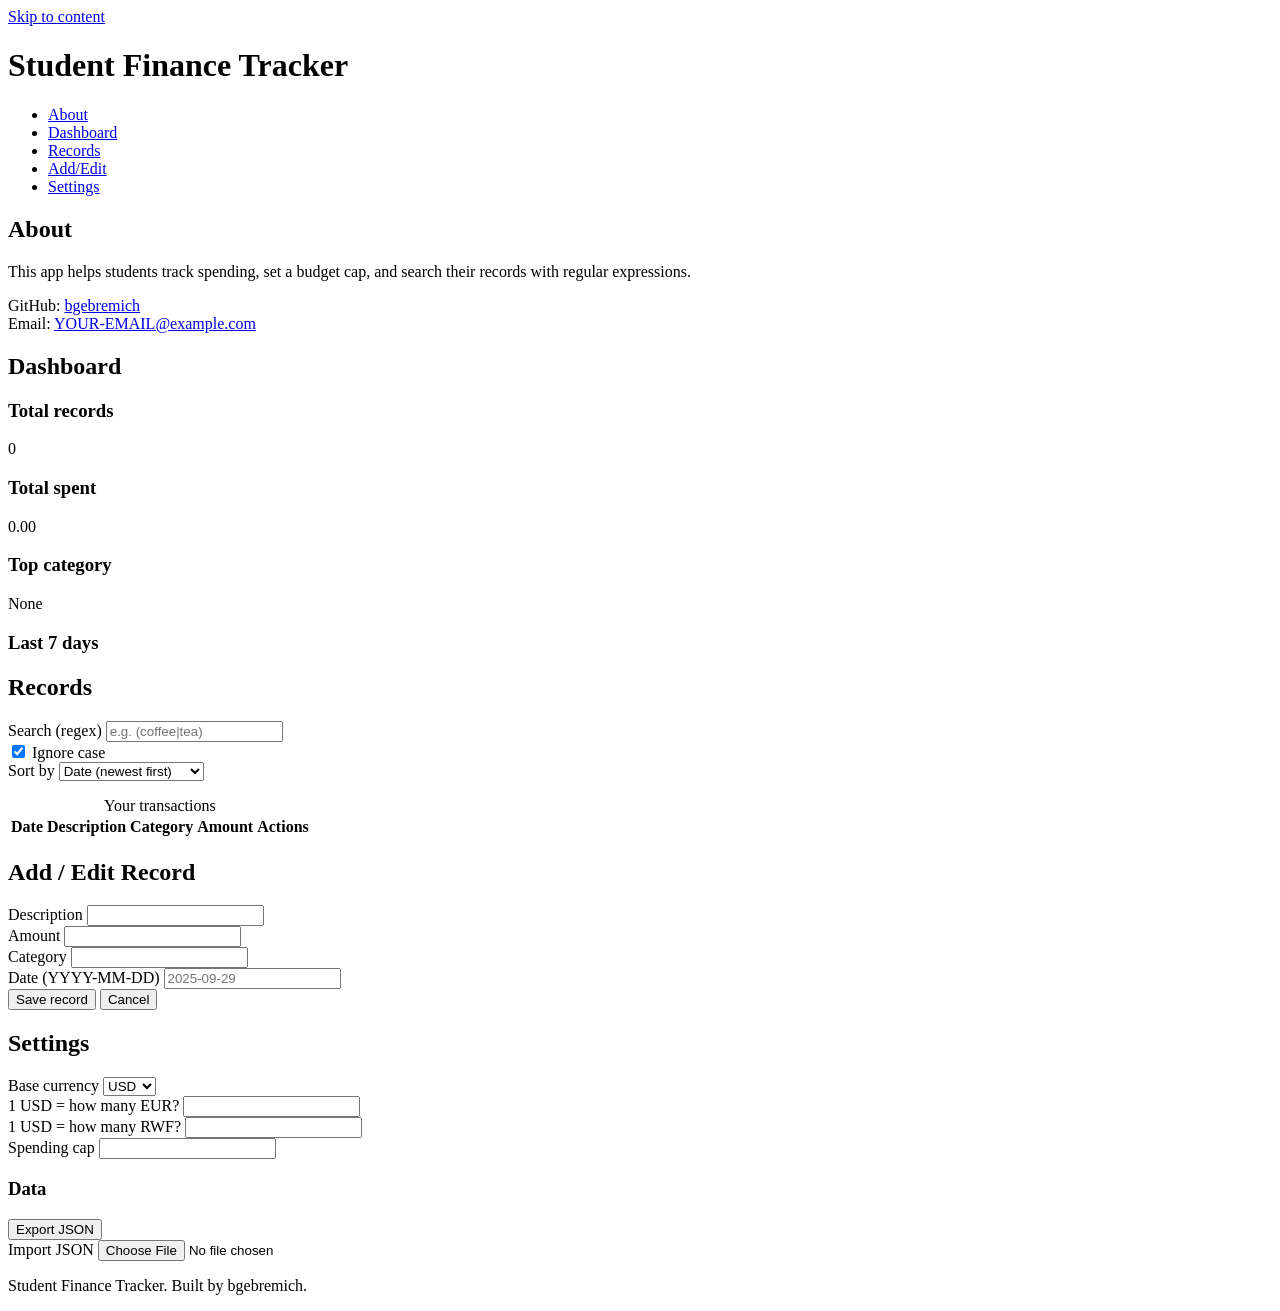
==== index.html @ bb874ca7 "M2: semantic HTML structure with all sections" ====
<!DOCTYPE html>
<html lang="en">
<head>
    <meta charset="UTF-8">
    <meta name="viewport" content="width=device-width, initial-scale=1.0">
    <title>Student Finance Tracker</title>
    <link rel="stylesheet" href="styles/main.css">
</head>
<body>
    <a href="#main" class="skip-link">Skip to content</a>

    <header>
        <h1>Student Finance Tracker</h1>
        <nav aria-label="Main navigation">
            <ul>
                <li><a href="#about">About</a></li>
                <li><a href="#dashboard">Dashboard</a></li>
                <li><a href="#records">Records</a></li>
                <li><a href="#form">Add/Edit</a></li>
                <li><a href="#settings">Settings</a></li>
            </ul>
        </nav>
    </header>

    <main id="main">

        <section id="about" aria-labelledby="about-title">
            <h2 id="about-title">About</h2>
            <p>This app helps students track spending, set a budget cap, and search their records with regular expressions.</p>
            <p>
                GitHub: <a href="https://github.com/bgebremich">bgebremich</a><br>
                Email: <a href="mailto:YOUR-EMAIL@example.com">YOUR-EMAIL@example.com</a>
            </p>
        </section>

        <section id="dashboard" aria-labelledby="dashboard-title">
            <h2 id="dashboard-title">Dashboard</h2>
            <div class="stats">
                <div class="stat-card">
                    <h3>Total records</h3>
                    <p id="stat-count">0</p>
                </div>
                <div class="stat-card">
                    <h3>Total spent</h3>
                    <p id="stat-sum">0.00</p>
                </div>
                <div class="stat-card">
                    <h3>Top category</h3>
                    <p id="stat-top">None</p>
                </div>
            </div>
            <h3>Last 7 days</h3>
            <div id="trend" class="trend" role="img" aria-label="Spending over the last 7 days"></div>
            <p id="cap-message" aria-live="polite"></p>
        </section>

        <section id="records" aria-labelledby="records-title">
            <h2 id="records-title">Records</h2>

            <div class="controls">
                <div>
                    <label for="search-input">Search (regex)</label>
                    <input type="text" id="search-input" name="search" placeholder="e.g. (coffee|tea)">
                </div>
                <div>
                    <input type="checkbox" id="case-toggle" name="case" checked>
                    <label for="case-toggle">Ignore case</label>
                </div>
                <div>
                    <label for="sort-select">Sort by</label>
                    <select id="sort-select" name="sort">
                        <option value="date-desc">Date (newest first)</option>
                        <option value="date-asc">Date (oldest first)</option>
                        <option value="desc-asc">Description (A to Z)</option>
                        <option value="desc-desc">Description (Z to A)</option>
                        <option value="amount-asc">Amount (low to high)</option>
                        <option value="amount-desc">Amount (high to low)</option>
                    </select>
                </div>
            </div>
            <p id="search-status" role="status"></p>

            <table>
                <caption>Your transactions</caption>
                <thead>
                    <tr>
                        <th scope="col">Date</th>
                        <th scope="col">Description</th>
                        <th scope="col">Category</th>
                        <th scope="col">Amount</th>
                        <th scope="col">Actions</th>
                    </tr>
                </thead>
                <tbody id="records-body"></tbody>
            </table>
        </section>

        <section id="form" aria-labelledby="form-title">
            <h2 id="form-title">Add / Edit Record</h2>
            <form id="record-form" novalidate>
                <input type="hidden" id="record-id" name="id">

                <div class="field">
                    <label for="description">Description</label>
                    <input type="text" id="description" name="description" required>
                    <span class="error" id="description-error"></span>
                </div>

                <div class="field">
                    <label for="amount">Amount</label>
                    <input type="text" id="amount" name="amount" inputmode="decimal" required>
                    <span class="error" id="amount-error"></span>
                </div>

                <div class="field">
                    <label for="category">Category</label>
                    <input type="text" id="category" name="category" list="category-list" required>
                    <datalist id="category-list">
                        <option value="Food">
                        <option value="Books">
                        <option value="Transport">
                        <option value="Entertainment">
                        <option value="Fees">
                        <option value="Other">
                    </datalist>
                    <span class="error" id="category-error"></span>
                </div>

                <div class="field">
                    <label for="date">Date (YYYY-MM-DD)</label>
                    <input type="text" id="date" name="date" placeholder="2025-09-29" required>
                    <span class="error" id="date-error"></span>
                </div>

                <button type="submit" id="save-btn">Save record</button>
                <button type="button" id="cancel-btn">Cancel</button>
                <p id="form-status" role="status"></p>
            </form>
        </section>

        <section id="settings" aria-labelledby="settings-title">
            <h2 id="settings-title">Settings</h2>

            <div class="field">
                <label for="base-currency">Base currency</label>
                <select id="base-currency" name="baseCurrency">
                    <option value="USD">USD</option>
                    <option value="EUR">EUR</option>
                    <option value="RWF">RWF</option>
                </select>
            </div>

            <div class="field">
                <label for="rate-eur">1 USD = how many EUR?</label>
                <input type="text" id="rate-eur" name="rateEur" inputmode="decimal">
            </div>

            <div class="field">
                <label for="rate-rwf">1 USD = how many RWF?</label>
                <input type="text" id="rate-rwf" name="rateRwf" inputmode="decimal">
            </div>

            <div class="field">
                <label for="cap-input">Spending cap</label>
                <input type="text" id="cap-input" name="cap" inputmode="decimal">
                <span class="error" id="cap-error"></span>
            </div>

            <h3>Data</h3>
            <button type="button" id="export-btn">Export JSON</button>
            <div class="field">
                <label for="import-file">Import JSON</label>
                <input type="file" id="import-file" name="importFile" accept=".json">
            </div>
            <p id="data-status" role="status"></p>
        </section>

    </main>

    <footer>
        <p>Student Finance Tracker. Built by bgebremich.</p>
    </footer>

    <script type="module" src="scripts/main.js"></script>
</body>
</html>
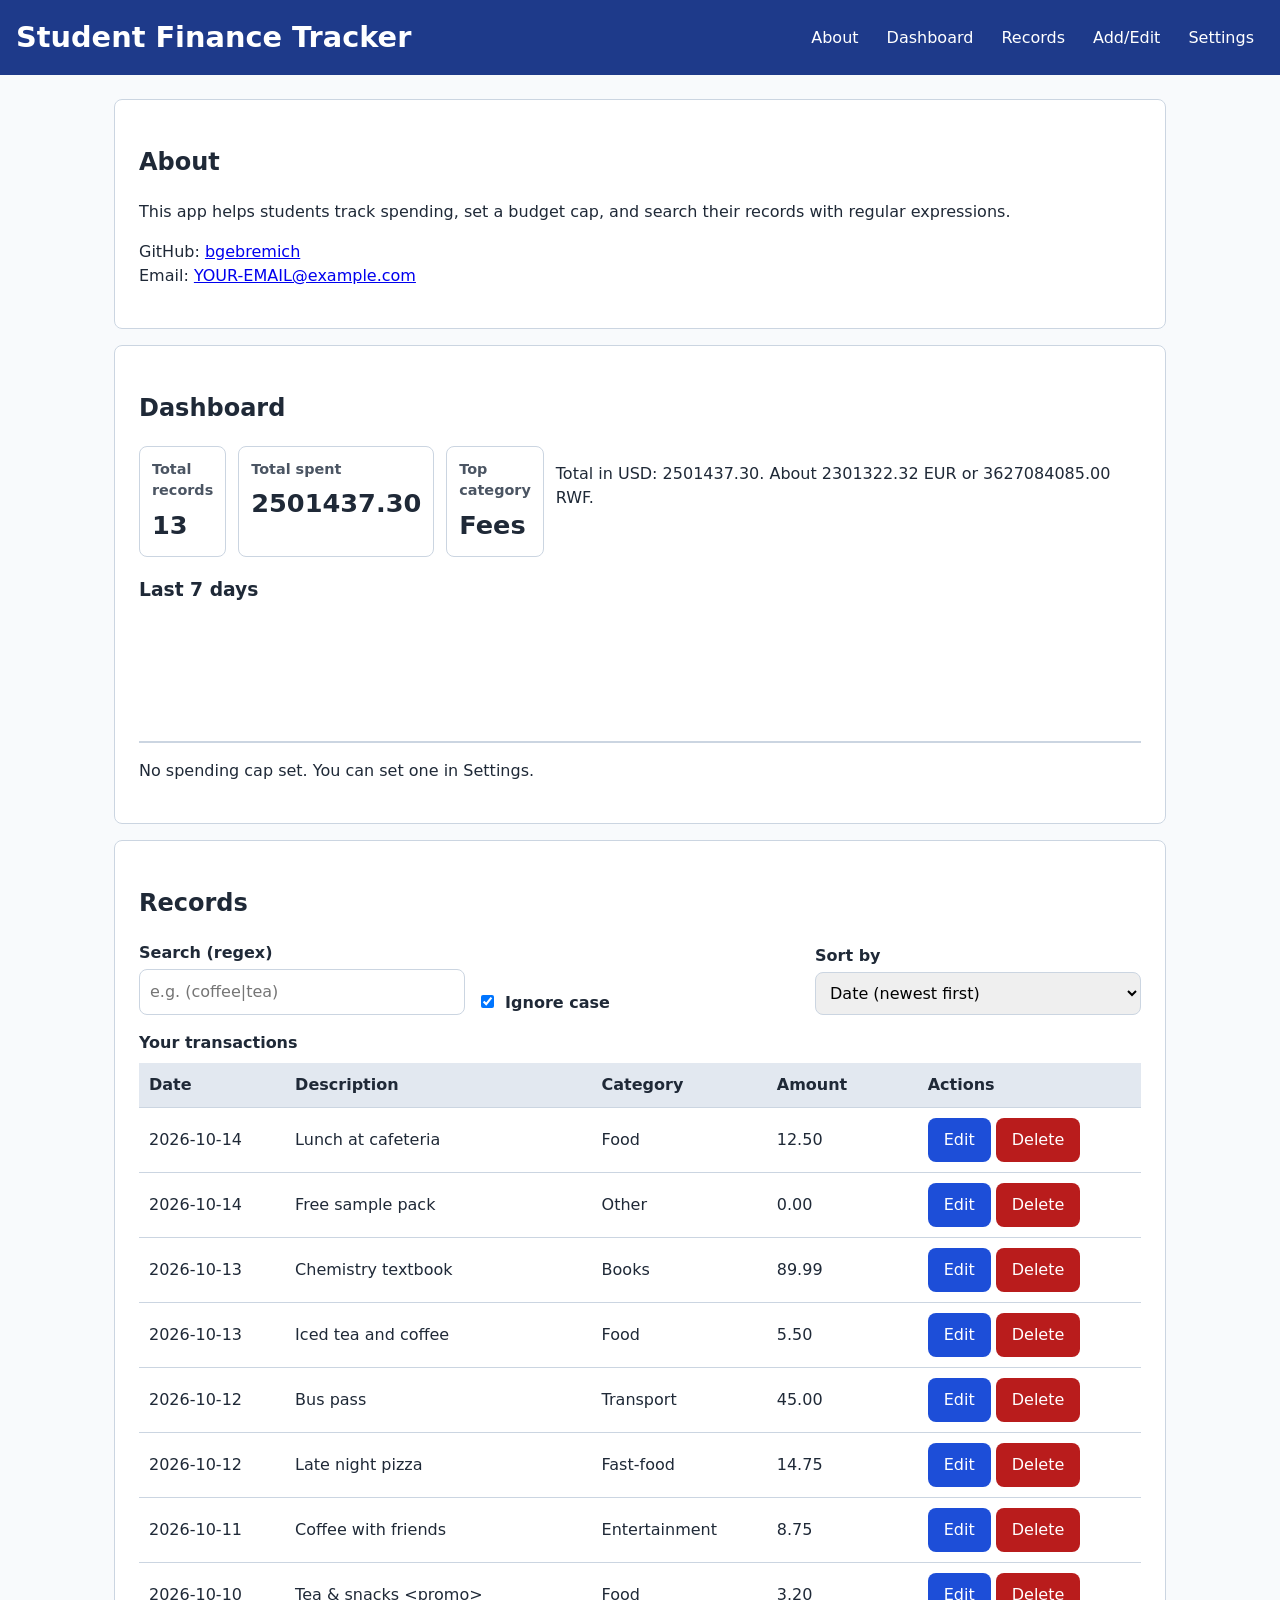
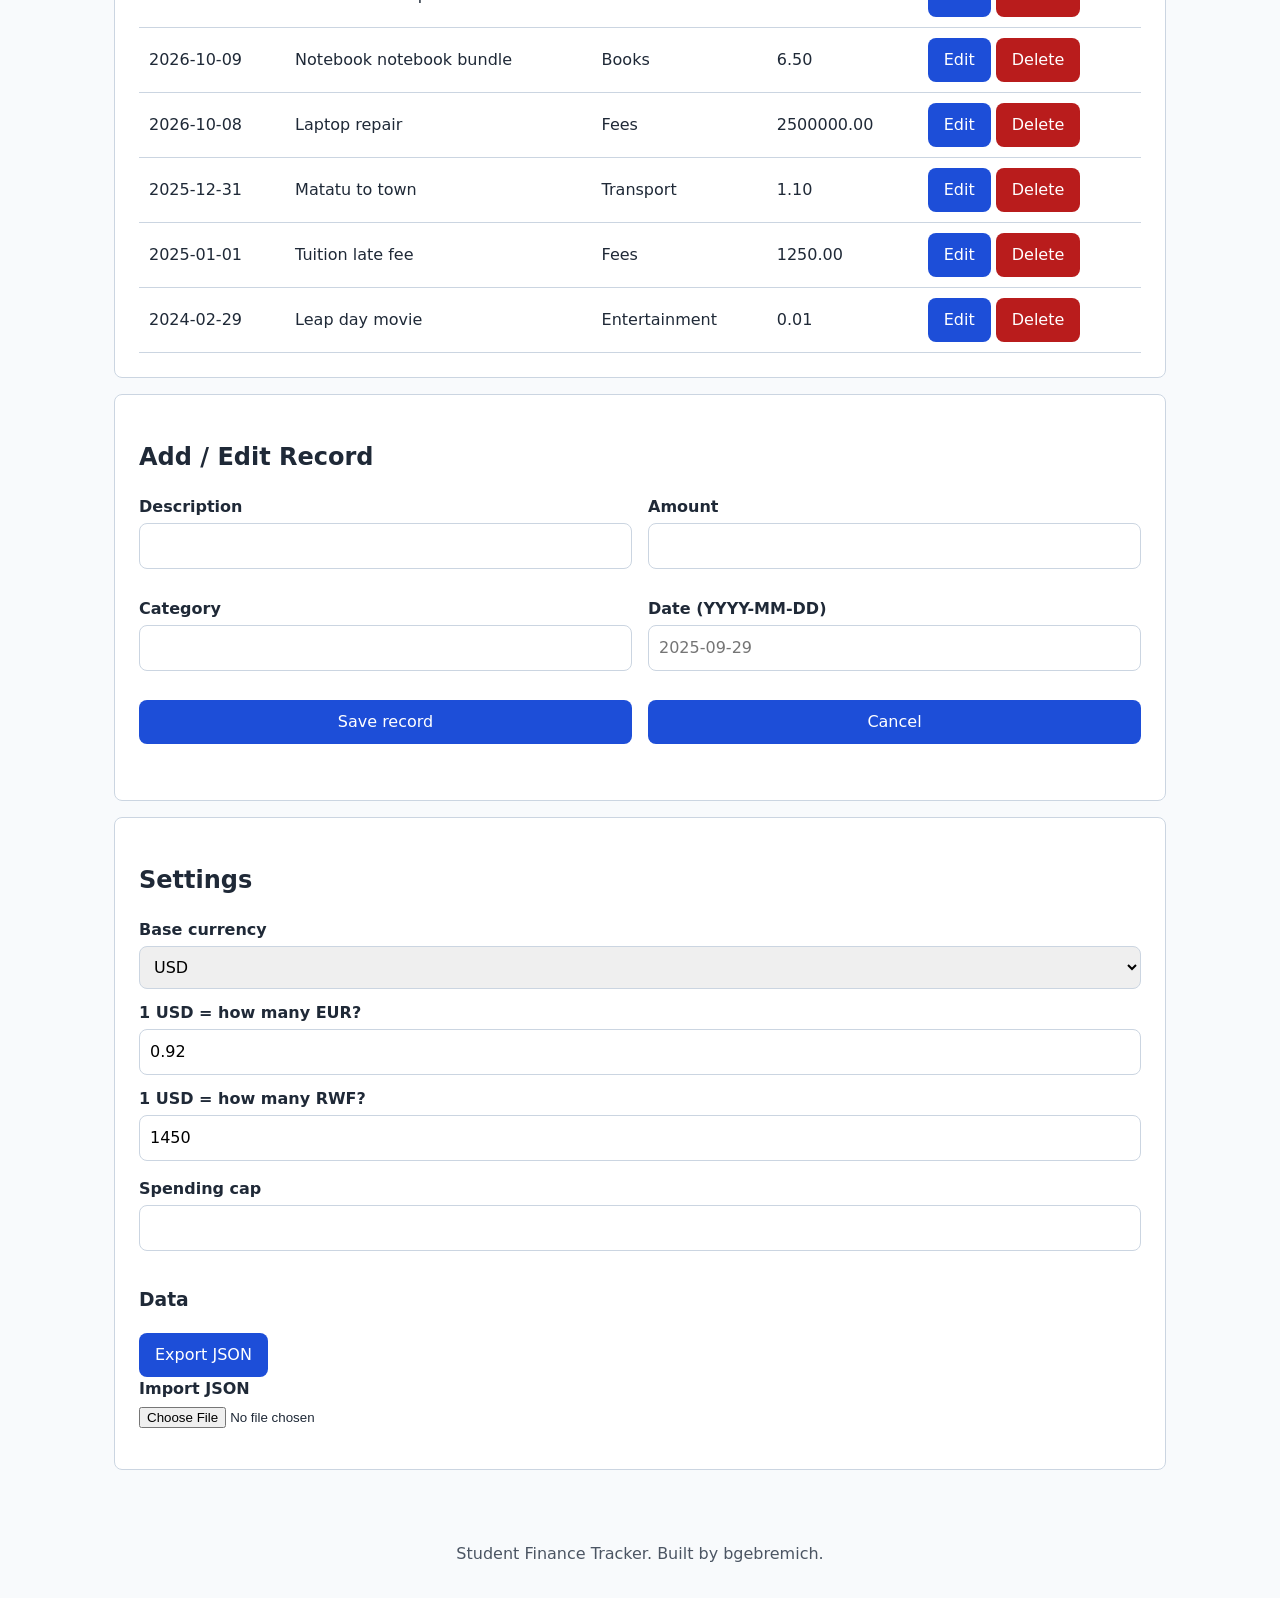
==== commit adfe7f79: "M6: JSON import/export with validation, currency settings" ====
--- a/index.html
+++ b/index.html
@@ -48,6 +48,7 @@
                     <h3>Top category</h3>
                     <p id="stat-top">None</p>
                 </div>
+                <p id="stat-converted"></p>
             </div>
             <h3>Last 7 days</h3>
             <div id="trend" class="trend" role="img" aria-label="Spending over the last 7 days"></div>
@@ -159,6 +160,7 @@
                 <label for="rate-rwf">1 USD = how many RWF?</label>
                 <input type="text" id="rate-rwf" name="rateRwf" inputmode="decimal">
             </div>
+            <p id="currency-status" role="status"></p>
 
             <div class="field">
                 <label for="cap-input">Spending cap</label>
--- a/styles/main.css
+++ b/styles/main.css
@@ -0,0 +1,166 @@
+:root {
+    --bg: #f8fafc;
+    --card: #ffffff;
+    --text: #1f2937;
+    --muted: #4b5563;
+    --primary: #1d4ed8;
+    --primary-dark: #1e3a8a;
+    --danger: #b91c1c;
+    --border: #cbd5e1;
+    --radius: 8px;
+}
+
+* { box-sizing: border-box; }
+
+body {
+    margin: 0;
+    font-family: system-ui, -apple-system, "Segoe UI", sans-serif;
+    line-height: 1.5;
+    color: var(--text);
+    background: var(--bg);
+}
+
+:focus-visible {
+    outline: 3px solid #f59e0b;
+    outline-offset: 2px;
+}
+
+.skip-link {
+    position: absolute;
+    left: 8px;
+    top: -60px;
+    background: var(--primary-dark);
+    color: #fff;
+    padding: 8px 12px;
+    border-radius: var(--radius);
+    z-index: 10;
+}
+.skip-link:focus { top: 8px; }
+header {
+    background: var(--primary-dark);
+    color: #fff;
+    padding: 16px;
+}
+header h1 { margin: 0 0 8px; font-size: 1.4rem; }
+
+nav ul {
+    list-style: none;
+    margin: 0;
+    padding: 0;
+    display: flex;
+    flex-wrap: wrap;
+    gap: 8px;
+}
+nav a {
+    display: inline-block;
+    color: #fff;
+    text-decoration: none;
+    padding: 6px 10px;
+    border-radius: var(--radius);
+    transition: background 0.2s ease;
+}
+nav a:hover { background: rgba(255, 255, 255, 0.2); }
+
+main { padding: 16px; max-width: 1100px; margin: 0 auto; }
+
+main section {
+    background: var(--card);
+    border: 1px solid var(--border);
+    border-radius: var(--radius);
+    padding: 16px;
+    margin-bottom: 16px;
+    animation: fadeUp 0.4s ease both;
+}
+
+.stats { display: flex; flex-direction: column; gap: 12px; }
+.stat-card {
+    border: 1px solid var(--border);
+    border-radius: var(--radius);
+    padding: 12px;
+}
+.stat-card h3 { margin: 0; font-size: 0.9rem; color: var(--muted); }
+.stat-card p { margin: 4px 0 0; font-size: 1.6rem; font-weight: 700; }
+
+.trend {
+    display: flex;
+    align-items: flex-end;
+    gap: 6px;
+    height: 120px;
+    padding: 8px;
+    border-bottom: 2px solid var(--border);
+}
+.trend .bar {
+    flex: 1;
+    background: var(--primary);
+    border-radius: 4px 4px 0 0;
+    transition: height 0.4s ease;
+}
+
+footer { text-align: center; padding: 16px; color: var(--muted); }
+
+@keyframes fadeUp {
+    from { opacity: 0; transform: translateY(8px); }
+    to   { opacity: 1; transform: none; }
+}
+label { display: block; font-weight: 600; margin-bottom: 4px; }
+
+input[type="text"], select {
+    width: 100%;
+    padding: 10px;
+    border: 1px solid var(--border);
+    border-radius: var(--radius);
+    font: inherit;
+}
+input[type="checkbox"] { margin-right: 6px; }
+label[for="case-toggle"] { display: inline; }
+
+.field { margin-bottom: 12px; }
+.controls { display: flex; flex-direction: column; gap: 12px; margin-bottom: 12px; }
+
+.error { display: block; min-height: 1.2em; color: var(--danger); font-size: 0.875rem; }
+input.invalid { border-color: var(--danger); }
+
+button {
+    font: inherit;
+    padding: 10px 16px;
+    border: 0;
+    border-radius: var(--radius);
+    background: var(--primary);
+    color: #fff;
+    cursor: pointer;
+    transition: background 0.2s ease, transform 0.1s ease;
+}
+button:hover { background: var(--primary-dark); }
+button:active { transform: scale(0.97); }
+button.danger { background: var(--danger); }
+
+table { width: 100%; border-collapse: collapse; display: block; overflow-x: auto; }
+caption { text-align: left; font-weight: 700; padding-bottom: 8px; }
+th, td { padding: 10px; text-align: left; border-bottom: 1px solid var(--border); white-space: nowrap; }
+th { background: #e2e8f0; }
+
+mark { background: #fde68a; color: #1f2937; padding: 0 2px; border-radius: 2px; }
+
+#cap-message.over { color: var(--danger); font-weight: 700; }
+#cap-message.under { color: #166534; }
+@media (min-width: 768px) {
+    header { display: flex; justify-content: space-between; align-items: center; }
+    header h1 { margin: 0; }
+    .stats { flex-direction: row; }
+    .stat-card { flex: 1; }
+    .controls { flex-direction: row; align-items: flex-end; flex-wrap: wrap; }
+    .controls > div { flex: 1; min-width: 200px; }
+    table { display: table; }
+}
+
+@media (min-width: 1024px) {
+    main { padding: 24px; }
+    main section { padding: 24px; }
+    #form form { display: grid; grid-template-columns: 1fr 1fr; gap: 0 16px; }
+    #form .field:nth-of-type(n) { margin-bottom: 12px; }
+    header h1 { font-size: 1.8rem; }
+}
+
+@media (prefers-reduced-motion: reduce) {
+    * { animation: none !important; transition: none !important; }
+}
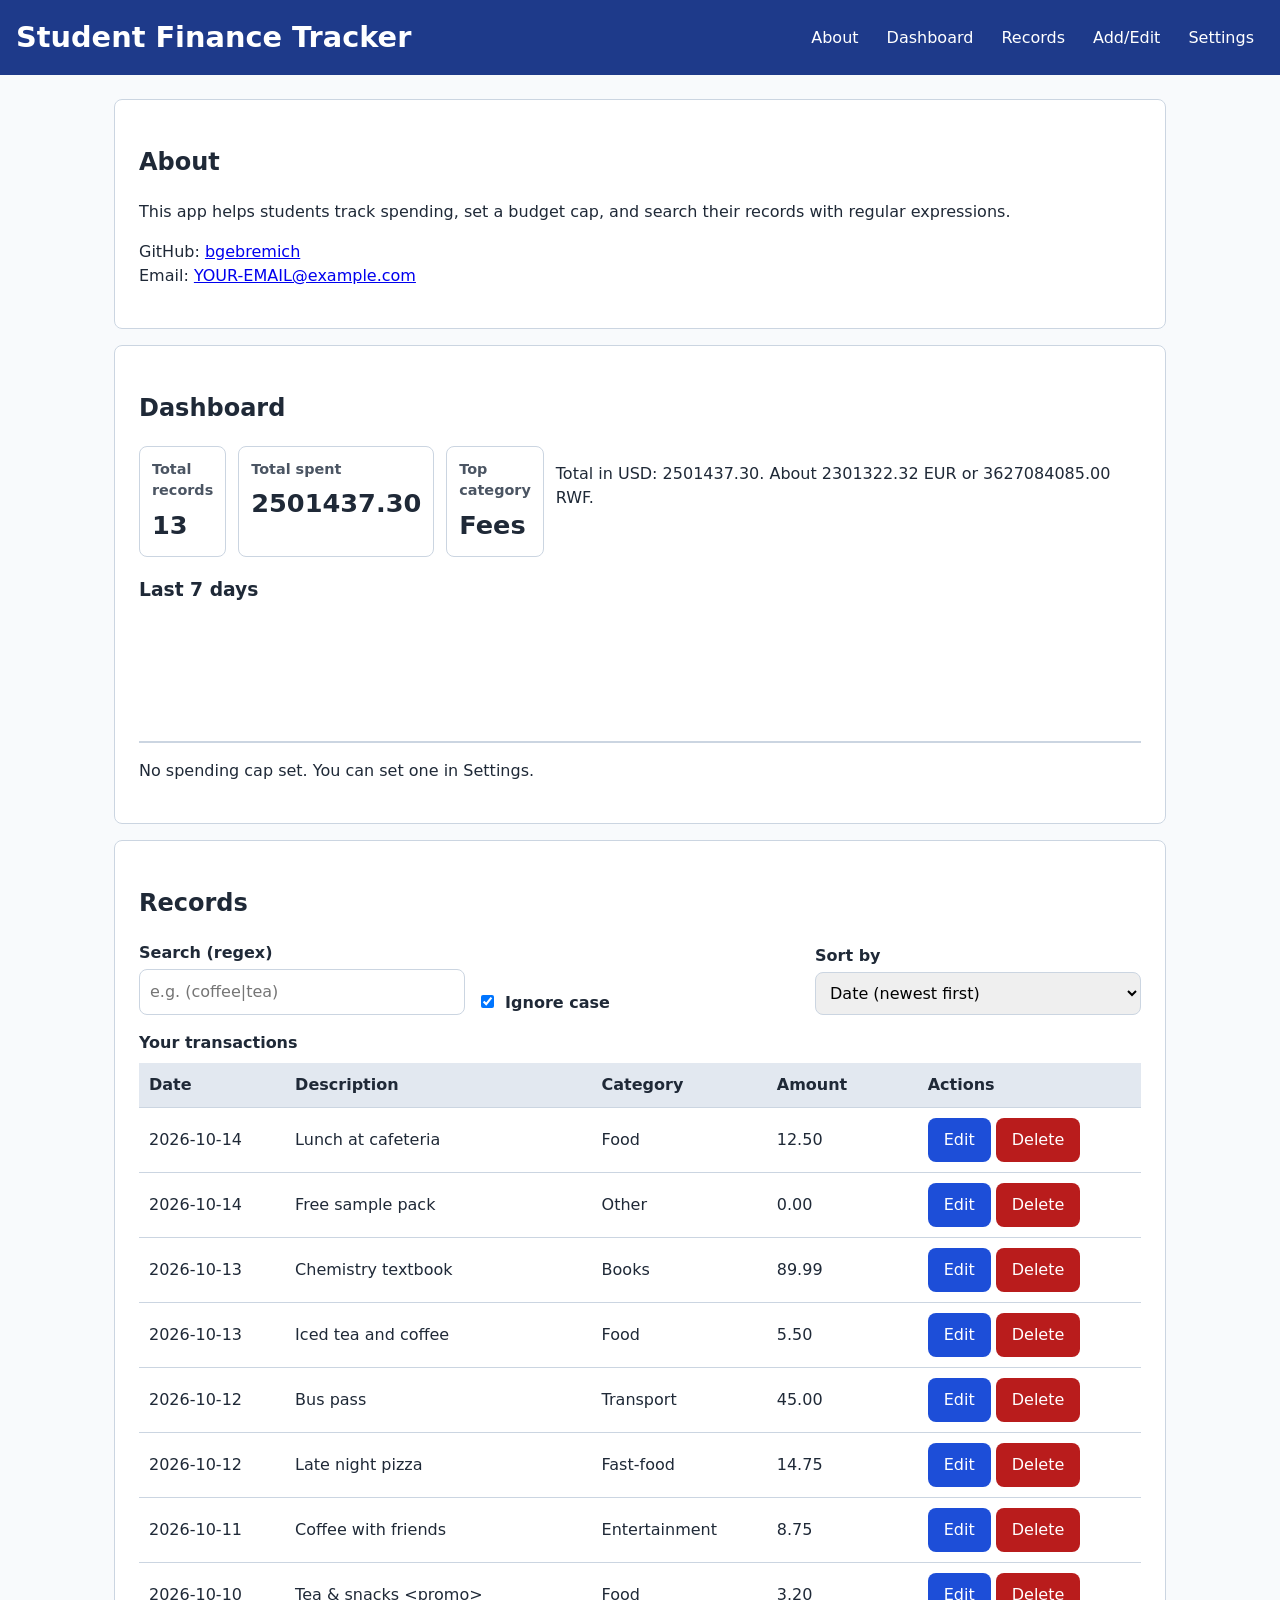
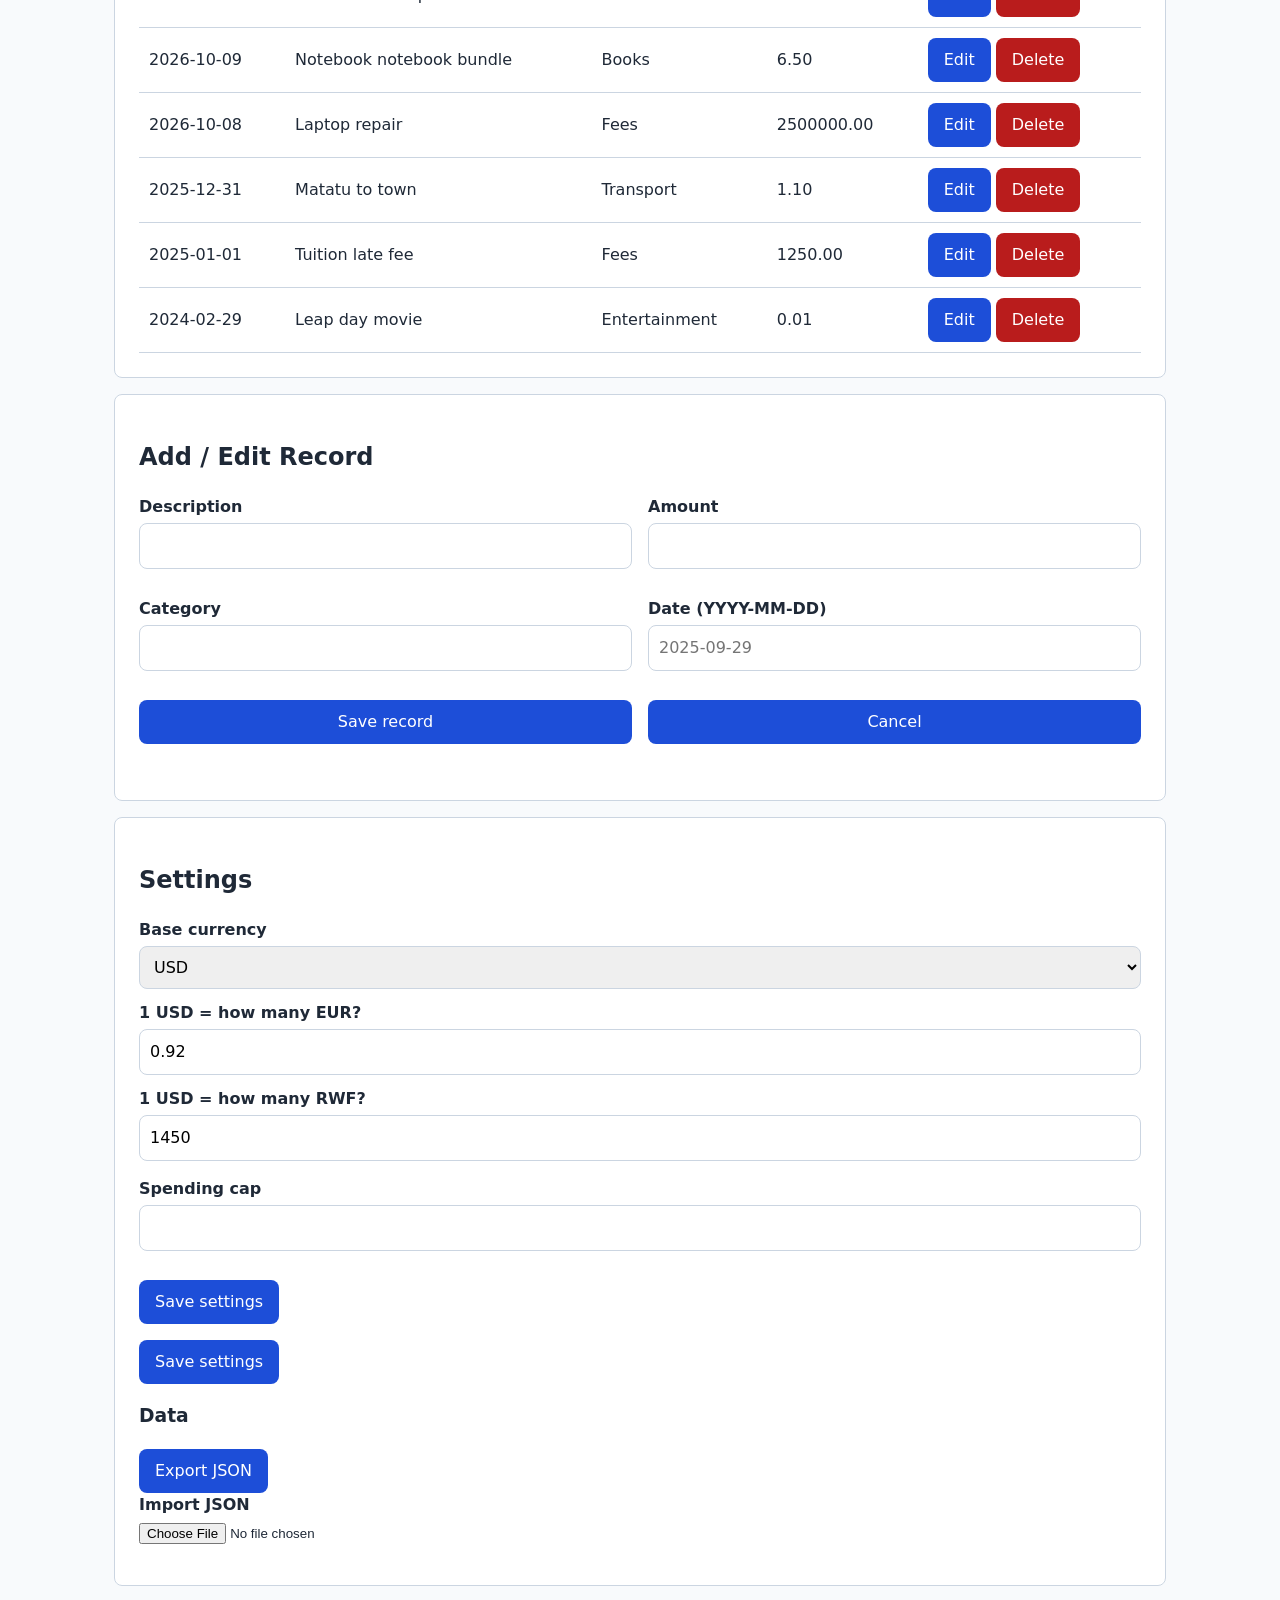
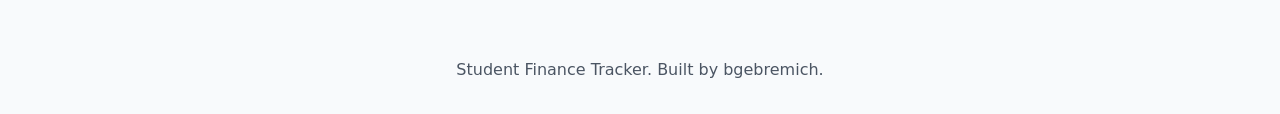
==== commit af2030c2: "M7: save settings button and over-cap rows" ====
--- a/index.html
+++ b/index.html
@@ -168,6 +168,11 @@
                 <span class="error" id="cap-error"></span>
             </div>
 
+            <button type="button" id="save-settings-btn">Save settings</button>
+            <p id="settings-status" role="status"></p>
+
+            <button type="button" id="save-settings-btn">Save settings</button>
+            <p id="settings-status" role="status"></p>
             <h3>Data</h3>
             <button type="button" id="export-btn">Export JSON</button>
             <div class="field">
--- a/styles/main.css
+++ b/styles/main.css
@@ -163,4 +163,15 @@
 
 @media (prefers-reduced-motion: reduce) {
     * { animation: none !important; transition: none !important; }
+}
+
+tr.over-cap td {background: #fee2e2; }
+
+.badge {
+    background: var(--danger);
+    color: #fff;
+    font-size: 0.75rem;
+    padding: 2px 6px;
+    border-radius: 4px;
+    margin-left: 6px;
 }
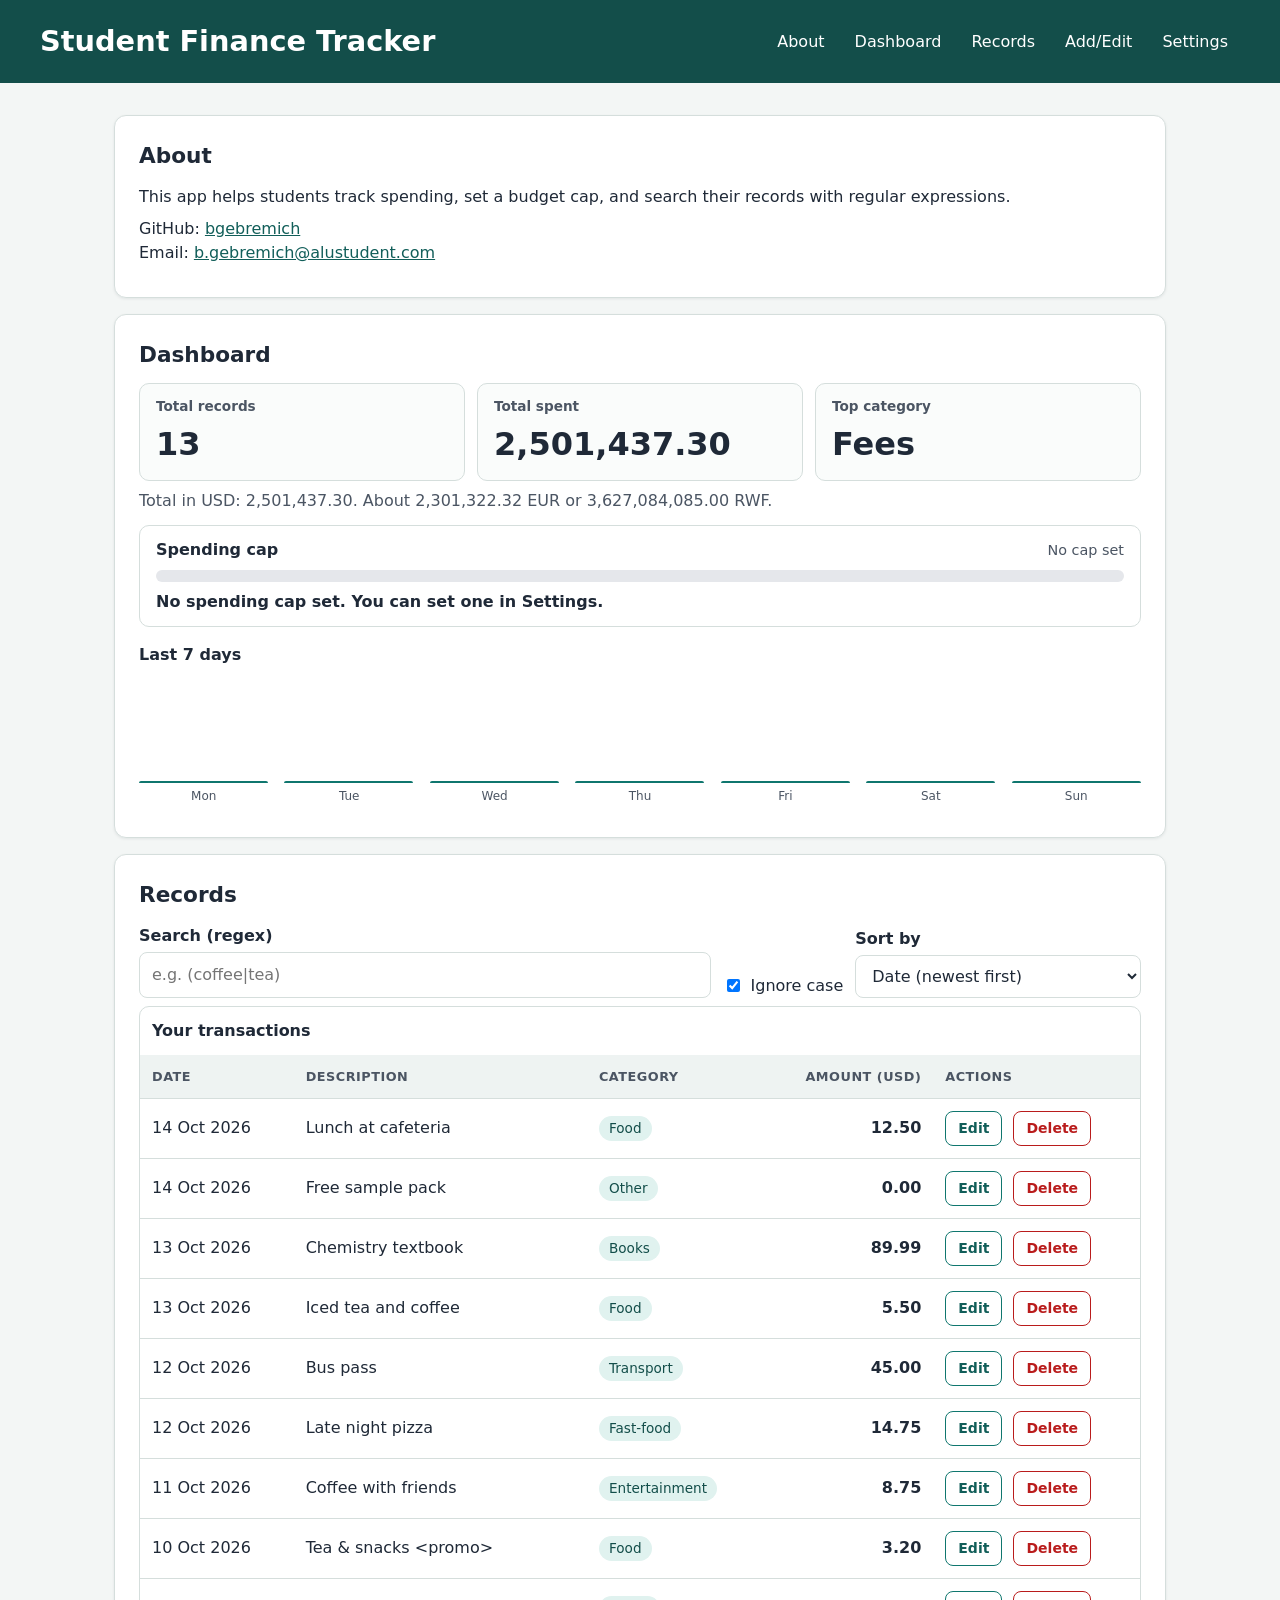
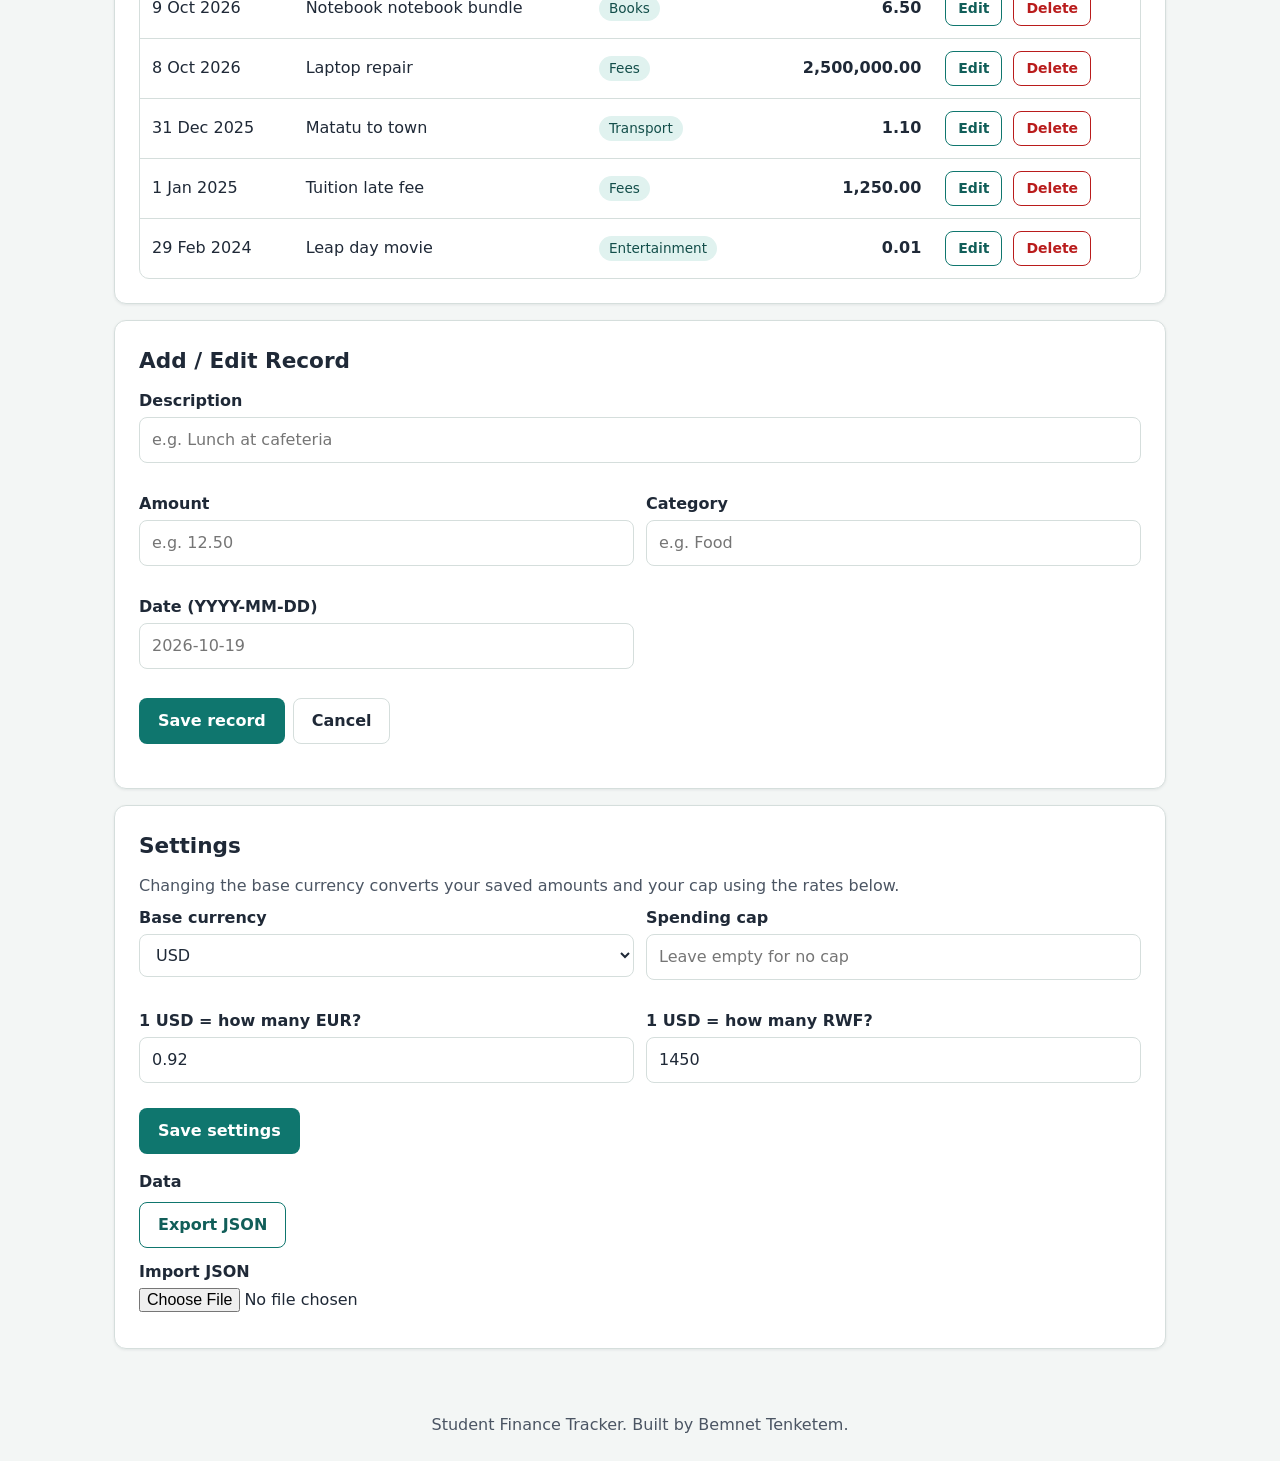
==== commit 1b3cd3ce: "M7: UI polish, cap progress bar, currency conversion, single save settings button" ====
--- a/index.html
+++ b/index.html
@@ -29,12 +29,13 @@
             <p>This app helps students track spending, set a budget cap, and search their records with regular expressions.</p>
             <p>
                 GitHub: <a href="https://github.com/bgebremich">bgebremich</a><br>
-                Email: <a href="mailto:YOUR-EMAIL@example.com">YOUR-EMAIL@example.com</a>
+                Email: <a href="mailto:b.gebremich@alustudent.com">b.gebremich@alustudent.com</a>
             </p>
         </section>
 
         <section id="dashboard" aria-labelledby="dashboard-title">
             <h2 id="dashboard-title">Dashboard</h2>
+
             <div class="stats">
                 <div class="stat-card">
                     <h3>Total records</h3>
@@ -48,11 +49,23 @@
                     <h3>Top category</h3>
                     <p id="stat-top">None</p>
                 </div>
-                <p id="stat-converted"></p>
-            </div>
+            </div>
+            <p id="stat-converted" class="muted"></p>
+
+            <div class="budget">
+                <div class="budget-head">
+                    <h3 id="budget-label">Spending cap</h3>
+                    <span id="budget-numbers">No cap set</span>
+                </div>
+                <div class="progress" id="budget-bar" role="progressbar" aria-labelledby="budget-label"
+                     aria-valuemin="0" aria-valuemax="100" aria-valuenow="0">
+                    <div class="progress-fill" id="budget-fill"></div>
+                </div>
+                <p id="cap-message" aria-live="polite"></p>
+            </div>
+
             <h3>Last 7 days</h3>
             <div id="trend" class="trend" role="img" aria-label="Spending over the last 7 days"></div>
-            <p id="cap-message" aria-live="polite"></p>
         </section>
 
         <section id="records" aria-labelledby="records-title">
@@ -63,7 +76,7 @@
                     <label for="search-input">Search (regex)</label>
                     <input type="text" id="search-input" name="search" placeholder="e.g. (coffee|tea)">
                 </div>
-                <div>
+                <div class="check">
                     <input type="checkbox" id="case-toggle" name="case" checked>
                     <label for="case-toggle">Ignore case</label>
                 </div>
@@ -81,19 +94,21 @@
             </div>
             <p id="search-status" role="status"></p>
 
-            <table>
-                <caption>Your transactions</caption>
-                <thead>
-                    <tr>
-                        <th scope="col">Date</th>
-                        <th scope="col">Description</th>
-                        <th scope="col">Category</th>
-                        <th scope="col">Amount</th>
-                        <th scope="col">Actions</th>
-                    </tr>
-                </thead>
-                <tbody id="records-body"></tbody>
-            </table>
+            <div class="table-wrap" tabindex="0" role="region" aria-label="Transactions table, scrolls sideways on small screens">
+                <table>
+                    <caption>Your transactions</caption>
+                    <thead>
+                        <tr>
+                            <th scope="col">Date</th>
+                            <th scope="col">Description</th>
+                            <th scope="col">Category</th>
+                            <th scope="col" class="num" id="amount-th">Amount</th>
+                            <th scope="col">Actions</th>
+                        </tr>
+                    </thead>
+                    <tbody id="records-body"></tbody>
+                </table>
+            </div>
         </section>
 
         <section id="form" aria-labelledby="form-title">
@@ -101,21 +116,21 @@
             <form id="record-form" novalidate>
                 <input type="hidden" id="record-id" name="id">
 
-                <div class="field">
+                <div class="field wide">
                     <label for="description">Description</label>
-                    <input type="text" id="description" name="description" required>
+                    <input type="text" id="description" name="description" placeholder="e.g. Lunch at cafeteria" required>
                     <span class="error" id="description-error"></span>
                 </div>
 
                 <div class="field">
                     <label for="amount">Amount</label>
-                    <input type="text" id="amount" name="amount" inputmode="decimal" required>
+                    <input type="text" id="amount" name="amount" inputmode="decimal" placeholder="e.g. 12.50" required>
                     <span class="error" id="amount-error"></span>
                 </div>
 
                 <div class="field">
                     <label for="category">Category</label>
-                    <input type="text" id="category" name="category" list="category-list" required>
+                    <input type="text" id="category" name="category" list="category-list" placeholder="e.g. Food" required>
                     <datalist id="category-list">
                         <option value="Food">
                         <option value="Books">
@@ -129,52 +144,57 @@
 
                 <div class="field">
                     <label for="date">Date (YYYY-MM-DD)</label>
-                    <input type="text" id="date" name="date" placeholder="2025-09-29" required>
+                    <input type="text" id="date" name="date" placeholder="2026-10-19" required>
                     <span class="error" id="date-error"></span>
                 </div>
 
-                <button type="submit" id="save-btn">Save record</button>
-                <button type="button" id="cancel-btn">Cancel</button>
+                <div class="form-actions">
+                    <button type="submit" id="save-btn">Save record</button>
+                    <button type="button" id="cancel-btn" class="secondary">Cancel</button>
+                </div>
                 <p id="form-status" role="status"></p>
             </form>
         </section>
 
         <section id="settings" aria-labelledby="settings-title">
             <h2 id="settings-title">Settings</h2>
-
-            <div class="field">
-                <label for="base-currency">Base currency</label>
-                <select id="base-currency" name="baseCurrency">
-                    <option value="USD">USD</option>
-                    <option value="EUR">EUR</option>
-                    <option value="RWF">RWF</option>
-                </select>
-            </div>
-
-            <div class="field">
-                <label for="rate-eur">1 USD = how many EUR?</label>
-                <input type="text" id="rate-eur" name="rateEur" inputmode="decimal">
-            </div>
-
-            <div class="field">
-                <label for="rate-rwf">1 USD = how many RWF?</label>
-                <input type="text" id="rate-rwf" name="rateRwf" inputmode="decimal">
-            </div>
-            <p id="currency-status" role="status"></p>
-
-            <div class="field">
-                <label for="cap-input">Spending cap</label>
-                <input type="text" id="cap-input" name="cap" inputmode="decimal">
-                <span class="error" id="cap-error"></span>
-            </div>
+            <p class="muted">Changing the base currency converts your saved amounts and your cap using the rates below.</p>
+
+            <div class="settings-grid">
+                <div class="field">
+                    <label for="base-currency">Base currency</label>
+                    <select id="base-currency" name="baseCurrency">
+                        <option value="USD">USD</option>
+                        <option value="EUR">EUR</option>
+                        <option value="RWF">RWF</option>
+                    </select>
+                </div>
+
+                <div class="field">
+                    <label for="cap-input">Spending cap</label>
+                    <input type="text" id="cap-input" name="cap" inputmode="decimal" placeholder="Leave empty for no cap">
+                    <span class="error" id="cap-error"></span>
+                </div>
+
+                <div class="field">
+                    <label for="rate-eur">1 USD = how many EUR?</label>
+                    <input type="text" id="rate-eur" name="rateEur" inputmode="decimal">
+                </div>
+
+                <div class="field">
+                    <label for="rate-rwf">1 USD = how many RWF?</label>
+                    <input type="text" id="rate-rwf" name="rateRwf" inputmode="decimal">
+                </div>
+            </div>
+            <p id="currency-status" class="error" role="status"></p>
 
             <button type="button" id="save-settings-btn">Save settings</button>
             <p id="settings-status" role="status"></p>
 
-            <button type="button" id="save-settings-btn">Save settings</button>
-            <p id="settings-status" role="status"></p>
             <h3>Data</h3>
-            <button type="button" id="export-btn">Export JSON</button>
+            <div class="data-actions">
+                <button type="button" id="export-btn" class="outline">Export JSON</button>
+            </div>
             <div class="field">
                 <label for="import-file">Import JSON</label>
                 <input type="file" id="import-file" name="importFile" accept=".json">
@@ -185,7 +205,7 @@
     </main>
 
     <footer>
-        <p>Student Finance Tracker. Built by bgebremich.</p>
+        <p>Student Finance Tracker. Built by Bemnet Tenketem.</p>
     </footer>
 
     <script type="module" src="scripts/main.js"></script>
--- a/styles/main.css
+++ b/styles/main.css
@@ -1,13 +1,17 @@
 :root {
-    --bg: #f8fafc;
+    --bg: #f3f6f5;
     --card: #ffffff;
     --text: #1f2937;
     --muted: #4b5563;
-    --primary: #1d4ed8;
-    --primary-dark: #1e3a8a;
+    --primary: #0f766e;
+    --primary-dark: #115e59;
+    --header: #134e4a;
     --danger: #b91c1c;
-    --border: #cbd5e1;
-    --radius: 8px;
+    --warn: #b45309;
+    --border: #d5dedc;
+    --chip: #e0f2ef;
+    --radius: 12px;
+    --shadow: 0 1px 3px rgba(15, 23, 42, 0.08);
 }
 
 * { box-sizing: border-box; }
@@ -20,27 +24,29 @@
     background: var(--bg);
 }
 
-:focus-visible {
-    outline: 3px solid #f59e0b;
-    outline-offset: 2px;
-}
+h2 { margin: 0 0 12px; font-size: 1.35rem; }
+h3 { margin: 16px 0 8px; font-size: 1rem; }
+p { margin: 0 0 8px; }
+a { color: var(--primary-dark); }
+.muted { color: var(--muted); }
+
+:focus-visible { outline: 3px solid #1d4ed8; outline-offset: 2px; }
+header :focus-visible { outline-color: #fde68a; }
 
 .skip-link {
     position: absolute;
     left: 8px;
     top: -60px;
-    background: var(--primary-dark);
+    background: var(--header);
     color: #fff;
     padding: 8px 12px;
-    border-radius: var(--radius);
+    border-radius: 8px;
     z-index: 10;
 }
 .skip-link:focus { top: 8px; }
-header {
-    background: var(--primary-dark);
-    color: #fff;
-    padding: 16px;
-}
+
+
+header { background: var(--header); color: #fff; padding: 16px; }
 header h1 { margin: 0 0 8px; font-size: 1.4rem; }
 
 nav ul {
@@ -49,17 +55,18 @@
     padding: 0;
     display: flex;
     flex-wrap: wrap;
-    gap: 8px;
+    gap: 6px;
 }
 nav a {
     display: inline-block;
     color: #fff;
     text-decoration: none;
-    padding: 6px 10px;
-    border-radius: var(--radius);
+    padding: 6px 12px;
+    border-radius: 999px;
     transition: background 0.2s ease;
 }
-nav a:hover { background: rgba(255, 255, 255, 0.2); }
+nav a:hover { background: rgba(255, 255, 255, 0.18); }
+
 
 main { padding: 16px; max-width: 1100px; margin: 0 auto; }
 
@@ -67,111 +74,211 @@
     background: var(--card);
     border: 1px solid var(--border);
     border-radius: var(--radius);
+    box-shadow: var(--shadow);
     padding: 16px;
     margin-bottom: 16px;
     animation: fadeUp 0.4s ease both;
 }
 
-.stats { display: flex; flex-direction: column; gap: 12px; }
+footer { text-align: center; padding: 16px; color: var(--muted); }
+
+
+.stats { display: grid; gap: 12px; margin-bottom: 8px; }
 .stat-card {
     border: 1px solid var(--border);
-    border-radius: var(--radius);
+    border-radius: 10px;
+    padding: 12px 16px;
+    background: #fafcfb;
+}
+.stat-card h3 { margin: 0; font-size: 0.85rem; color: var(--muted); font-weight: 600; }
+.stat-card p { margin: 4px 0 0; font-size: 1.5rem; font-weight: 700; }
+
+.budget {
+    border: 1px solid var(--border);
+    border-radius: 10px;
+    padding: 12px 16px;
+    margin: 12px 0;
+}
+.budget-head {
+    display: flex;
+    justify-content: space-between;
+    align-items: baseline;
+    flex-wrap: wrap;
+    gap: 4px;
+}
+.budget-head h3 { margin: 0; }
+#budget-numbers { color: var(--muted); font-size: 0.9rem; }
+
+.progress {
+    height: 12px;
+    background: #e5e7eb;
+    border-radius: 999px;
+    overflow: hidden;
+    margin: 8px 0;
+}
+.progress-fill {
+    height: 100%;
+    width: 0;
+    border-radius: 999px;
+    background: var(--primary);
+    transition: width 0.5s ease, background-color 0.3s ease;
+}
+.progress-fill.warn { background: var(--warn); }
+.progress-fill.over { background: var(--danger); }
+
+#cap-message { margin: 0; font-weight: 600; }
+#cap-message.under { color: #166534; }
+#cap-message.over { color: var(--danger); }
+
+.trend { display: flex; gap: 8px; padding: 8px 0; }
+.bar-col { flex: 1; display: flex; flex-direction: column; align-items: center; gap: 4px; }
+.bar-area { height: 100px; width: 100%; display: flex; align-items: flex-end; }
+.bar {
+    width: 100%;
+    min-height: 2px;
+    background: var(--primary);
+    border-radius: 6px 6px 0 0;
+    transform-origin: bottom;
+    animation: grow 0.5s ease both;
+}
+.bar-label { font-size: 0.75rem; color: var(--muted); }
+
+
+label { display: block; font-weight: 600; margin-bottom: 4px; }
+
+input[type="text"], select {
+    width: 100%;
+    padding: 10px 12px;
+    border: 1px solid var(--border);
+    border-radius: 8px;
+    background: #fff;
+    color: inherit;
+    font: inherit;
+}
+input[type="file"] { font: inherit; }
+
+.field { margin-bottom: 12px; }
+.check { display: flex; align-items: center; gap: 8px; }
+.check label { display: inline; margin: 0; font-weight: 500; }
+
+.error { display: block; min-height: 1.2em; color: var(--danger); font-size: 0.875rem; }
+input.invalid { border-color: var(--danger); background: #fef2f2; }
+
+.controls { display: grid; gap: 12px; margin-bottom: 8px; }
+
+#record-form { display: grid; gap: 12px; }
+#record-form .field, .settings-grid .field { margin: 0; }
+.settings-grid { display: grid; gap: 12px; }
+.form-actions { display: flex; gap: 8px; flex-wrap: wrap; }
+.data-actions { margin-bottom: 12px; }
+
+
+button {
+    font: inherit;
+    font-weight: 600;
+    padding: 10px 18px;
+    border: 1px solid transparent;
+    border-radius: 8px;
+    background: var(--primary);
+    color: #fff;
+    cursor: pointer;
+    transition: background 0.2s ease, transform 0.1s ease;
+}
+button:hover { background: var(--primary-dark); }
+button:active { transform: scale(0.97); }
+button.outline { background: #fff; color: var(--primary-dark); border-color: var(--primary); }
+button.outline:hover { background: var(--chip); }
+button.danger-outline { background: #fff; color: var(--danger); border-color: var(--danger); }
+button.danger-outline:hover { background: #fee2e2; }
+button.secondary { background: #fff; color: var(--text); border-color: var(--border); }
+button.secondary:hover { background: #f1f5f9; }
+button.small { padding: 6px 12px; font-size: 0.875rem; }
+
+
+.table-wrap { overflow-x: auto; border: 1px solid var(--border); border-radius: 10px; }
+table { width: 100%; border-collapse: collapse; min-width: 640px; }
+caption { text-align: left; font-weight: 700; padding: 12px; }
+
+th, td {
     padding: 12px;
-}
-.stat-card h3 { margin: 0; font-size: 0.9rem; color: var(--muted); }
-.stat-card p { margin: 4px 0 0; font-size: 1.6rem; font-weight: 700; }
-
-.trend {
-    display: flex;
-    align-items: flex-end;
-    gap: 6px;
-    height: 120px;
-    padding: 8px;
-    border-bottom: 2px solid var(--border);
-}
-.trend .bar {
-    flex: 1;
-    background: var(--primary);
-    border-radius: 4px 4px 0 0;
-    transition: height 0.4s ease;
-}
-
-footer { text-align: center; padding: 16px; color: var(--muted); }
+    text-align: left;
+    border-bottom: 1px solid var(--border);
+    white-space: nowrap;
+}
+th {
+    background: #eef3f2;
+    font-size: 0.8rem;
+    text-transform: uppercase;
+    letter-spacing: 0.04em;
+    color: var(--muted);
+}
+td:nth-child(2) { white-space: normal; min-width: 180px; }
+th.num, td.num { text-align: right; font-variant-numeric: tabular-nums; }
+td.num { font-weight: 600; }
+tbody tr { transition: background 0.15s ease; }
+tbody tr:hover { background: #f6faf9; }
+tbody tr:last-child td { border-bottom: 0; }
+td.actions button + button { margin-left: 6px; }
+
+tr.cap-row td { background: #fef3c7; }
+
+.chip {
+    display: inline-block;
+    background: var(--chip);
+    color: #134e4a;
+    padding: 2px 10px;
+    border-radius: 999px;
+    font-size: 0.85rem;
+}
+.badge {
+    display: inline-block;
+    background: var(--warn);
+    color: #fff;
+    font-size: 0.75rem;
+    font-weight: 600;
+    padding: 2px 8px;
+    border-radius: 4px;
+    margin-left: 8px;
+}
+
+mark { background: #fde68a; color: #1f2937; padding: 0 2px; border-radius: 2px; }
+
 
 @keyframes fadeUp {
     from { opacity: 0; transform: translateY(8px); }
     to   { opacity: 1; transform: none; }
 }
-label { display: block; font-weight: 600; margin-bottom: 4px; }
-
-input[type="text"], select {
-    width: 100%;
-    padding: 10px;
-    border: 1px solid var(--border);
-    border-radius: var(--radius);
-    font: inherit;
-}
-input[type="checkbox"] { margin-right: 6px; }
-label[for="case-toggle"] { display: inline; }
-
-.field { margin-bottom: 12px; }
-.controls { display: flex; flex-direction: column; gap: 12px; margin-bottom: 12px; }
-
-.error { display: block; min-height: 1.2em; color: var(--danger); font-size: 0.875rem; }
-input.invalid { border-color: var(--danger); }
-
-button {
-    font: inherit;
-    padding: 10px 16px;
-    border: 0;
-    border-radius: var(--radius);
-    background: var(--primary);
-    color: #fff;
-    cursor: pointer;
-    transition: background 0.2s ease, transform 0.1s ease;
-}
-button:hover { background: var(--primary-dark); }
-button:active { transform: scale(0.97); }
-button.danger { background: var(--danger); }
-
-table { width: 100%; border-collapse: collapse; display: block; overflow-x: auto; }
-caption { text-align: left; font-weight: 700; padding-bottom: 8px; }
-th, td { padding: 10px; text-align: left; border-bottom: 1px solid var(--border); white-space: nowrap; }
-th { background: #e2e8f0; }
-
-mark { background: #fde68a; color: #1f2937; padding: 0 2px; border-radius: 2px; }
-
-#cap-message.over { color: var(--danger); font-weight: 700; }
-#cap-message.under { color: #166534; }
+@keyframes grow {
+    from { transform: scaleY(0); }
+    to   { transform: scaleY(1); }
+}
+
+
 @media (min-width: 768px) {
-    header { display: flex; justify-content: space-between; align-items: center; }
+    header {
+        display: flex;
+        justify-content: space-between;
+        align-items: center;
+        padding: 16px 24px;
+    }
     header h1 { margin: 0; }
-    .stats { flex-direction: row; }
-    .stat-card { flex: 1; }
-    .controls { flex-direction: row; align-items: flex-end; flex-wrap: wrap; }
-    .controls > div { flex: 1; min-width: 200px; }
-    table { display: table; }
-}
-
-@media (min-width: 1024px) {
     main { padding: 24px; }
     main section { padding: 24px; }
-    #form form { display: grid; grid-template-columns: 1fr 1fr; gap: 0 16px; }
-    #form .field:nth-of-type(n) { margin-bottom: 12px; }
+    .stats { grid-template-columns: repeat(3, 1fr); }
+    .controls { grid-template-columns: 2fr auto 1fr; align-items: end; }
+    #record-form, .settings-grid { grid-template-columns: 1fr 1fr; }
+    #record-form .wide, .form-actions, #form-status { grid-column: 1 / -1; }
+}
+
+
+@media (min-width: 1024px) {
+    header { padding: 20px 40px; }
     header h1 { font-size: 1.8rem; }
+    main { padding: 32px 24px; }
+    .stat-card p { font-size: 2rem; }
+    .trend { gap: 16px; }
 }
 
 @media (prefers-reduced-motion: reduce) {
     * { animation: none !important; transition: none !important; }
-}
-
-tr.over-cap td {background: #fee2e2; }
-
-.badge {
-    background: var(--danger);
-    color: #fff;
-    font-size: 0.75rem;
-    padding: 2px 6px;
-    border-radius: 4px;
-    margin-left: 6px;
 }
